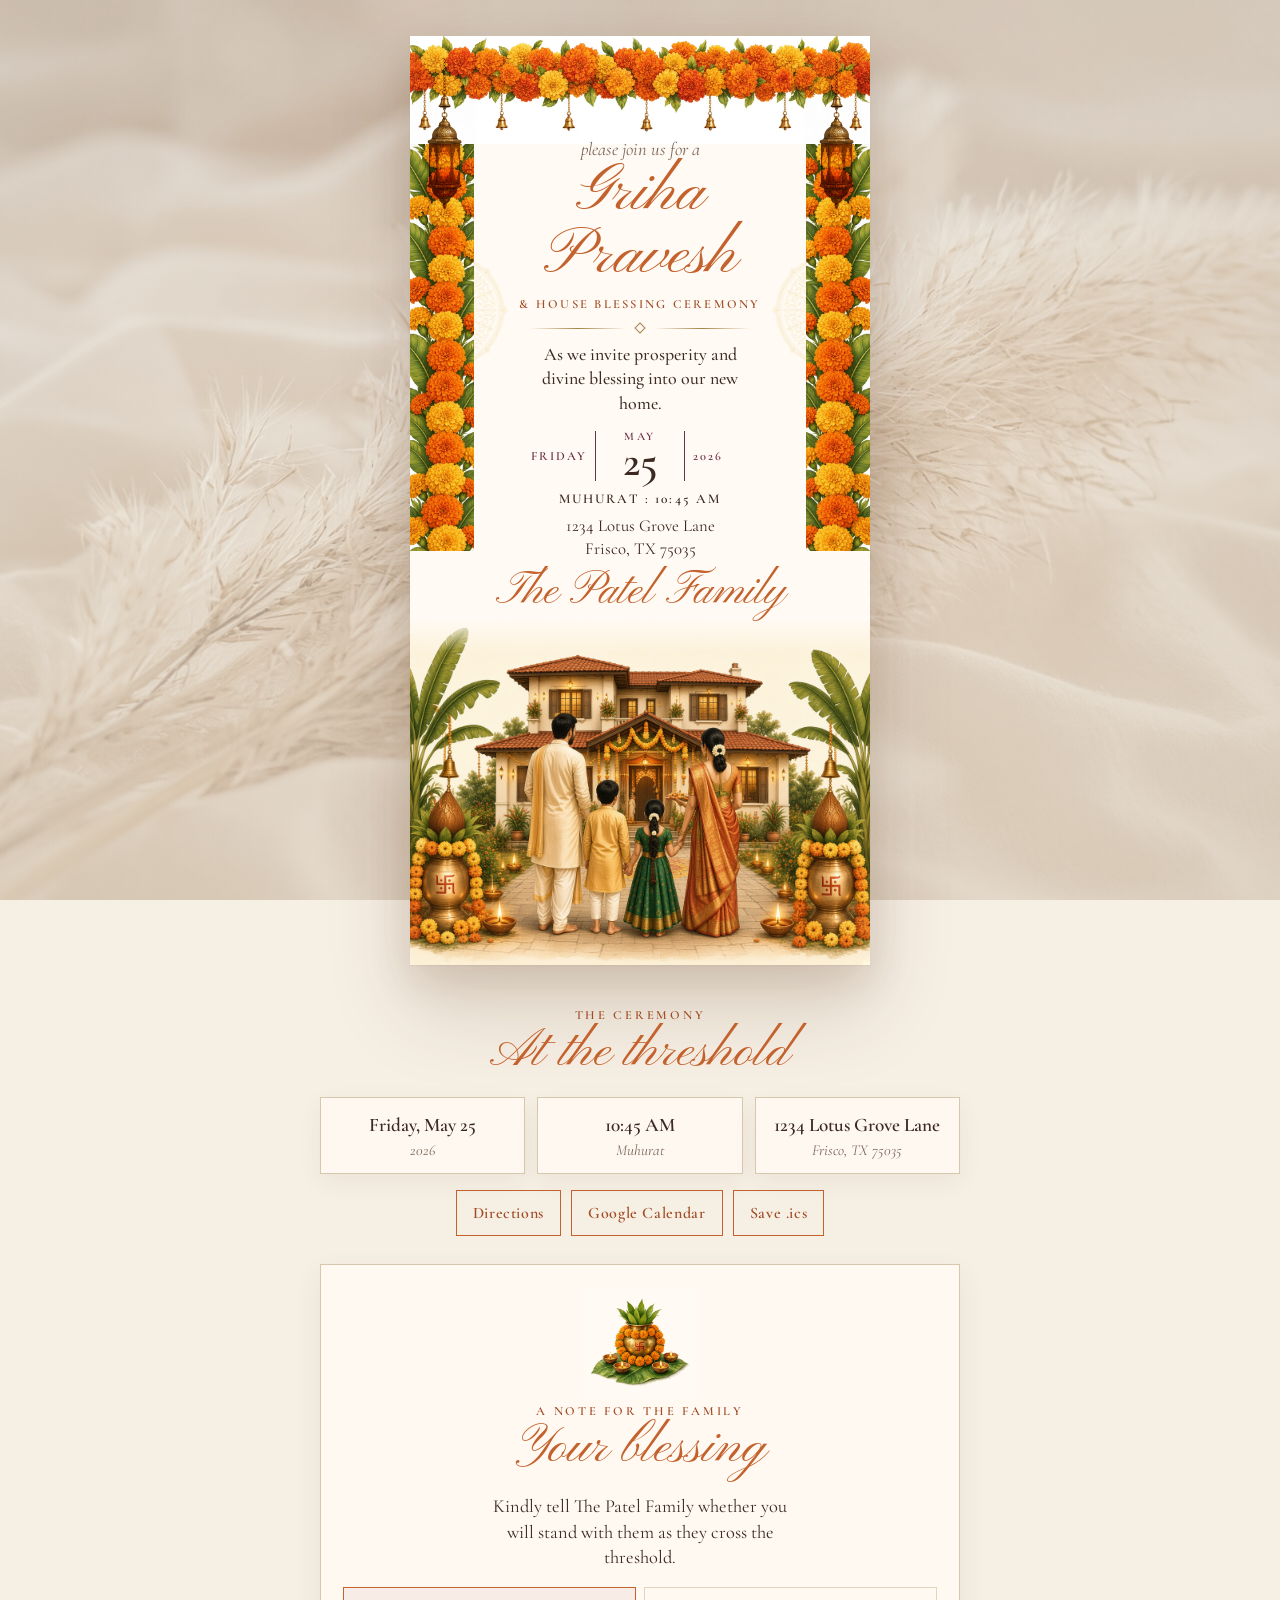
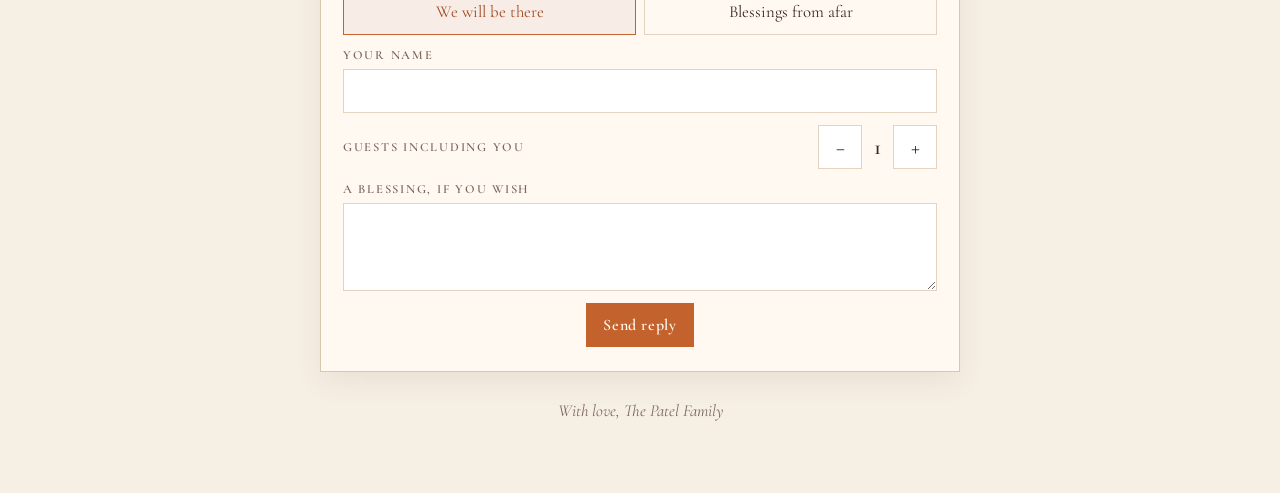
==== index.html @ 30e1a903 "chnage" ====
<!DOCTYPE html>
<html lang="en">
  <head>
    <meta charset="utf-8" />
    <meta name="viewport" content="width=device-width, initial-scale=1" />
    <title>Griha Pravesh · The Patel Family</title>
    <meta
      name="description"
      content="Please join the Patel family for Griha Pravesh, a house blessing ceremony on Friday, May 25, 2026 at 10:45 AM. 1234 Lotus Grove Lane, Frisco, Texas."
    />
    <meta name="theme-color" content="#F6EFE4" />
    <link rel="preconnect" href="https://fonts.googleapis.com" />
    <link rel="preconnect" href="https://fonts.gstatic.com" crossorigin />
    <link
      href="https://fonts.googleapis.com/css2?family=Cormorant+Garamond:ital,wght@0,400;0,500;0,600;0,700;1,400;1,500;1,600&family=Pinyon+Script&display=swap"
      rel="stylesheet"
    />
    <style>
      :root {
        --color-ivory: #f6efe4;
        --color-paper: #fffaf3;
        --color-ink: #3c2a22;
        --color-muted: #7d675b;
        --color-marigold: #c4622d;
        --color-saffron: #a24b24;
        --color-gold: #a68448;
        --color-maroon: #6d3040;
        --color-line: #e4d3c0;
        --font-script: "Pinyon Script", cursive;
        --font-serif: "Cormorant Garamond", Georgia, serif;
        --shadow-card:
          0 1px 1px rgba(90, 55, 25, 0.05), 0 16px 40px rgba(90, 50, 20, 0.14),
          0 42px 80px rgba(80, 45, 18, 0.16);
      }
      button:not(:disabled),
      [role="button"]:not(:disabled) {
        cursor: pointer;
      }
      html {
        scroll-behavior: smooth;
      }
      body {
        margin: 0;
        min-height: 100vh;
        color: var(--color-ink);
        font-family: var(--font-serif);
        background: var(--color-ivory);
      }
      @media (prefers-reduced-motion: reduce) {
        html {
          scroll-behavior: auto;
        }
        *,
        *::before,
        *::after {
          animation: none !important;
          transition: none !important;
        }
      }
      .stage {
        position: relative;
        min-height: 100vh;
        isolation: isolate;
      }
      .stage-bg {
        position: fixed;
        inset: 0;
        z-index: -2;
        background:
          linear-gradient(180deg, rgba(246, 239, 228, 0.42), rgba(243, 232, 216, 0.72)),
          url("art/pampas.jpg") center / cover no-repeat;
      }
      .stage-bg::after {
        content: "";
        position: absolute;
        inset: 0;
        background: radial-gradient(ellipse at center, transparent 40%, rgba(90, 60, 30, 0.08) 100%);
      }
      .wrap {
        width: min(880px, calc(100% - 32px));
        margin: 0 auto;
        padding: 36px 0 72px;
      }
      .card {
        position: relative;
        width: min(460px, 100%);
        margin: 0 auto;
        background: var(--color-paper);
        box-shadow: var(--shadow-card);
        isolation: isolate;
        overflow: hidden;
        animation: rise 900ms ease both;
      }
      @keyframes rise {
        from {
          opacity: 0;
          transform: translateY(16px);
        }
        to {
          opacity: 1;
          transform: none;
        }
      }
      .garland-top {
        position: relative;
        z-index: 4;
        height: 108px;
        overflow: hidden;
        pointer-events: none;
      }
      .garland-top img {
        width: 100%;
        height: 100%;
        object-fit: cover;
        object-position: center 46%;
        mix-blend-mode: multiply;
      }
      .side {
        position: absolute;
        top: 88px;
        height: 46%;
        width: 64px;
        z-index: 3;
        overflow: hidden;
        pointer-events: none;
      }
      .side img {
        position: absolute;
        top: 0;
        height: 100%;
        width: 180%;
        max-width: none;
        left: 50%;
        transform: translateX(-50%);
        object-fit: cover;
        object-position: center;
        mix-blend-mode: multiply;
      }
      .side-left {
        left: 0;
      }
      .side-right {
        right: 0;
      }
      .side-right img {
        transform: translateX(-50%) scaleX(-1);
      }
      .lantern {
        position: absolute;
        top: 22px;
        width: 64px;
        height: 168px;
        z-index: 5;
        object-fit: cover;
        object-position: center top;
        mix-blend-mode: multiply;
        pointer-events: none;
        animation: glow 3.6s ease-in-out infinite;
      }
      .lantern-left {
        left: 2px;
      }
      .lantern-right {
        right: 2px;
      }
      @keyframes glow {
        0%,
        100% {
          filter: brightness(1);
        }
        50% {
          filter: brightness(1.08);
        }
      }
      .copy {
        position: relative;
        z-index: 4;
        margin-top: -6px;
        padding: 0 76px 0;
        text-align: center;
      }
      .mandala {
        position: absolute;
        top: 210px;
        width: 132px;
        opacity: 0.42;
        mix-blend-mode: multiply;
        pointer-events: none;
        z-index: 1;
      }
      .mandala-left {
        left: -28px;
      }
      .mandala-right {
        right: -28px;
      }
      .kicker {
        margin: 0;
        font-style: italic;
        font-size: 1.15rem;
        color: var(--color-muted);
      }
      .title {
        margin: 2px 0 0;
        font-family: var(--font-script);
        font-weight: 400;
        font-size: 4.15rem;
        line-height: 0.95;
        color: var(--color-marigold);
      }
      .subtitle {
        margin: 8px 0 0;
        font-size: 0.78rem;
        font-weight: 600;
        letter-spacing: 0.18em;
        text-transform: uppercase;
        color: var(--color-saffron);
      }
      .flourish {
        display: flex;
        align-items: center;
        justify-content: center;
        gap: 10px;
        margin: 12px auto 10px;
        width: min(220px, 80%);
      }
      .flourish span {
        flex: 1;
        height: 1px;
        background: linear-gradient(90deg, transparent, var(--color-gold), transparent);
      }
      .flourish i {
        width: 6px;
        height: 6px;
        border: 1px solid var(--color-gold);
        transform: rotate(45deg);
      }
      .verse {
        margin: 0 auto;
        max-width: 26ch;
        font-size: 1.12rem;
        font-weight: 500;
        line-height: 1.35;
      }
      .datelock {
        display: grid;
        grid-template-columns: 1fr auto 1fr;
        align-items: center;
        gap: 8px;
        margin: 16px auto 4px;
        max-width: 280px;
      }
      .datelock-side {
        font-size: 0.78rem;
        font-weight: 600;
        letter-spacing: 0.16em;
        text-transform: uppercase;
        color: var(--color-maroon);
      }
      .datelock-side:first-child {
        text-align: right;
      }
      .datelock-side:last-child {
        text-align: left;
      }
      .datelock-mid {
        display: flex;
        flex-direction: column;
        align-items: center;
        min-width: 72px;
        padding: 0 8px;
        border-left: 1px solid var(--color-maroon);
        border-right: 1px solid var(--color-maroon);
      }
      .datelock-month {
        font-size: 0.72rem;
        font-weight: 600;
        letter-spacing: 0.22em;
        text-transform: uppercase;
        color: var(--color-maroon);
        line-height: 1;
      }
      .datelock-day {
        font-size: 2.7rem;
        font-weight: 600;
        line-height: 0.9;
      }
      .muhurat {
        margin: 10px 0 0;
        font-size: 0.84rem;
        font-weight: 600;
        letter-spacing: 0.16em;
        text-transform: uppercase;
      }
      .address {
        margin: 8px 0 0;
        font-size: 1.05rem;
        line-height: 1.35;
      }
      .family {
        margin: 10px 0 0;
        font-family: var(--font-script);
        font-size: 2.85rem;
        font-weight: 400;
        line-height: 1;
        color: var(--color-marigold);
      }
      .scene-wrap {
        position: relative;
        z-index: 4;
        margin-top: 4px;
        line-height: 0;
      }
      .scene-wrap img {
        width: 100%;
        height: auto;
        display: block;
        -webkit-mask-image: linear-gradient(to bottom, transparent 0%, #000 9%, #000 100%);
        mask-image: linear-gradient(to bottom, transparent 0%, #000 9%, #000 100%);
      }
      .gathering {
        width: min(640px, 100%);
        margin: 42px auto 0;
        animation: rise 900ms 120ms ease both;
      }
      .eyebrow {
        margin: 0;
        text-align: center;
        font-size: 0.78rem;
        font-weight: 600;
        letter-spacing: 0.22em;
        text-transform: uppercase;
        color: var(--color-saffron);
      }
      .script-h {
        margin: 2px 0 18px;
        text-align: center;
        font-family: var(--font-script);
        font-size: 3.4rem;
        font-weight: 400;
        line-height: 1;
        color: var(--color-marigold);
      }
      .facts {
        display: grid;
        grid-template-columns: repeat(3, 1fr);
        gap: 12px;
      }
      .fact {
        background: color-mix(in srgb, var(--color-paper) 88%, transparent);
        border: 1px solid color-mix(in srgb, var(--color-gold) 45%, white);
        padding: 16px 14px 14px;
        text-align: center;
        box-shadow: 0 8px 24px rgba(90, 50, 20, 0.06);
      }
      .fact b {
        display: block;
        font-size: 1.2rem;
        font-weight: 600;
        line-height: 1.2;
      }
      .fact span {
        display: block;
        margin-top: 4px;
        font-size: 0.95rem;
        font-style: italic;
        color: var(--color-muted);
      }
      .actions {
        display: flex;
        flex-wrap: wrap;
        justify-content: center;
        gap: 10px;
        margin: 16px 0 8px;
      }
      .btn {
        display: inline-flex;
        align-items: center;
        justify-content: center;
        gap: 8px;
        min-height: 44px;
        padding: 0 16px;
        border: 1px solid var(--color-marigold);
        background: transparent;
        color: var(--color-saffron);
        font-family: var(--font-serif);
        font-size: 1rem;
        font-weight: 600;
        letter-spacing: 0.04em;
        text-decoration: none;
      }
      .btn:hover {
        background: var(--color-marigold);
        color: var(--color-paper);
      }
      .btn svg {
        width: 16px;
        height: 16px;
      }
      .btn-solid {
        background: var(--color-marigold);
        color: var(--color-paper);
      }
      .btn-solid:hover {
        background: var(--color-saffron);
        color: var(--color-paper);
      }
      .rsvp {
        margin-top: 28px;
        background: color-mix(in srgb, var(--color-paper) 92%, transparent);
        border: 1px solid color-mix(in srgb, var(--color-gold) 45%, white);
        padding: 22px 22px 24px;
        box-shadow: 0 10px 28px rgba(90, 50, 20, 0.07);
        text-align: center;
      }
      .kalash {
        width: 112px;
        height: auto;
        margin: 0 auto 4px;
        mix-blend-mode: multiply;
        display: block;
      }
      .lead {
        margin: 0 auto 16px;
        max-width: 36ch;
        font-size: 1.15rem;
        line-height: 1.4;
      }
      .choice {
        display: grid;
        grid-template-columns: 1fr 1fr;
        gap: 8px;
        margin-bottom: 12px;
      }
      .choice button {
        min-height: 48px;
        border: 1px solid var(--color-line);
        background: transparent;
        color: var(--color-ink);
        font-family: var(--font-serif);
        font-size: 1.05rem;
        padding: 8px 10px;
      }
      .choice button[aria-pressed="true"] {
        border-color: var(--color-marigold);
        background: color-mix(in srgb, var(--color-marigold) 12%, white);
        color: var(--color-saffron);
      }
      .field {
        display: flex;
        flex-direction: column;
        gap: 6px;
        text-align: left;
        margin-bottom: 12px;
      }
      .field span,
      .stepper-label {
        font-size: 0.78rem;
        font-weight: 600;
        letter-spacing: 0.14em;
        text-transform: uppercase;
        color: var(--color-muted);
      }
      .field input,
      .field textarea {
        width: 100%;
        box-sizing: border-box;
        border: 1px solid var(--color-line);
        background: white;
        color: var(--color-ink);
        font-family: var(--font-serif);
        font-size: 1.15rem;
        padding: 10px 12px;
        outline: none;
      }
      .field textarea {
        min-height: 88px;
        resize: vertical;
      }
      .field input:focus,
      .field textarea:focus {
        border-color: var(--color-gold);
      }
      .stepper {
        display: flex;
        align-items: center;
        justify-content: space-between;
        gap: 12px;
        margin-bottom: 12px;
      }
      .stepper-controls {
        display: flex;
        align-items: center;
        gap: 8px;
      }
      .stepper-controls button {
        width: 44px;
        height: 44px;
        border: 1px solid var(--color-line);
        background: white;
        color: var(--color-ink);
        font-family: var(--font-serif);
        font-size: 1.4rem;
        line-height: 1;
      }
      .stepper-controls strong {
        min-width: 1.5ch;
        text-align: center;
        font-size: 1.35rem;
        font-weight: 600;
      }
      .form-error {
        margin: 0 0 10px;
        color: var(--color-maroon);
        font-style: italic;
      }
      .confirm {
        padding: 8px 8px 4px;
      }
      .confirm h3 {
        margin: 0;
        font-family: var(--font-script);
        font-size: 2.6rem;
        font-weight: 400;
        color: var(--color-marigold);
        line-height: 1;
      }
      .confirm p {
        margin: 8px auto 0;
        max-width: 36ch;
        font-size: 1.15rem;
        line-height: 1.45;
      }
      .meta {
        margin-top: 6px;
        font-style: italic;
        color: var(--color-muted);
      }
      .foot {
        margin: 28px 0 0;
        text-align: center;
        font-style: italic;
        color: var(--color-muted);
        font-size: 1.05rem;
      }
      [hidden] {
        display: none !important;
      }
      @media (max-width: 720px) {
        .wrap {
          width: min(100% - 20px, 880px);
          padding-top: 16px;
        }
        .facts {
          grid-template-columns: 1fr;
        }
        .copy {
          padding-left: 58px;
          padding-right: 58px;
        }
        .title {
          font-size: 3.15rem;
        }
        .family {
          font-size: 2.35rem;
        }
        .garland-top {
          height: 84px;
        }
        .lantern {
          width: 50px;
          height: 132px;
          top: 18px;
        }
        .side {
          width: 42px;
          top: 72px;
          height: 42%;
        }
        .mandala {
          width: 100px;
          top: 180px;
          opacity: 0.32;
        }
        .choice {
          grid-template-columns: 1fr;
        }
      }
      @media print {
        .stage-bg,
        .gathering {
          display: none;
        }
        .card {
          box-shadow: none;
          width: 100%;
        }
      }
    </style>
  </head>
  <body>
    <main class="stage">
      <div class="stage-bg" aria-hidden="true"></div>
      <div class="wrap">
        <article class="card" aria-label="Griha Pravesh invitation from the Patel family">
          <div class="garland-top"><img src="art/garland.jpg" alt="" /></div>
          <div class="side side-left" aria-hidden="true"><img src="art/side.jpg" alt="" /></div>
          <div class="side side-right" aria-hidden="true"><img src="art/side.jpg" alt="" /></div>
          <img class="lantern lantern-left" src="art/lantern.jpg" alt="" />
          <img class="lantern lantern-right" src="art/lantern.jpg" alt="" />
          <img class="mandala mandala-left" src="art/mandala.jpg" alt="" />
          <img class="mandala mandala-right" src="art/mandala.jpg" alt="" />
          <div class="copy">
            <p class="kicker">please join us for a</p>
            <h1 class="title">Griha Pravesh</h1>
            <p class="subtitle">& House Blessing Ceremony</p>
            <div class="flourish" aria-hidden="true"><span></span><i></i><span></span></div>
            <p class="verse">As we invite prosperity and divine blessing into our new home.</p>
            <div class="datelock">
              <div class="datelock-side">Friday</div>
              <div class="datelock-mid">
                <div class="datelock-month">May</div>
                <div class="datelock-day">25</div>
              </div>
              <div class="datelock-side">2026</div>
            </div>
            <p class="muhurat">Muhurat : 10:45 AM</p>
            <p class="address">1234 Lotus Grove Lane<br />Frisco, TX 75035</p>
            <p class="family">The Patel Family</p>
          </div>
          <div class="scene-wrap">
            <img src="art/scene.jpg" alt="The Patel family walking toward their marigold-draped new home" />
          </div>
        </article>

        <section class="gathering" aria-labelledby="gathering-title">
          <p class="eyebrow">The ceremony</p>
          <h2 class="script-h" id="gathering-title">At the threshold</h2>
          <div class="facts">
            <div class="fact"><b>Friday, May 25</b><span>2026</span></div>
            <div class="fact"><b>10:45 AM</b><span>Muhurat</span></div>
            <div class="fact"><b>1234 Lotus Grove Lane</b><span>Frisco, TX 75035</span></div>
          </div>
          <div class="actions">
            <a class="btn" href="https://www.google.com/maps/search/?api=1&query=1234%20Lotus%20Grove%20Lane%2C%20Frisco%2C%20TX%2075035" target="_blank" rel="noreferrer">Directions</a>
            <a class="btn" id="gcal" target="_blank" rel="noreferrer">Google Calendar</a>
            <button class="btn" type="button" id="ics">Save .ics</button>
          </div>
          <div class="rsvp">
            <img class="kalash" src="art/kalash.jpg" alt="" />
            <p class="eyebrow">A note for the family</p>
            <h2 class="script-h">Your blessing</h2>
            <form id="form">
              <p class="lead">Kindly tell The Patel Family whether you will stand with them as they cross the threshold.</p>
              <div class="choice" role="group" aria-label="Will you attend">
                <button type="button" id="coming-yes" aria-pressed="true">We will be there</button>
                <button type="button" id="coming-afar" aria-pressed="false">Blessings from afar</button>
              </div>
              <label class="field"><span>Your name</span><input id="name" autocomplete="name" maxlength="80" /></label>
              <div class="stepper" id="stepper">
                <span class="stepper-label">Guests including you</span>
                <div class="stepper-controls">
                  <button type="button" id="fewer" aria-label="Fewer guests">−</button>
                  <strong id="guest-count">1</strong>
                  <button type="button" id="more" aria-label="More guests">+</button>
                </div>
              </div>
              <label class="field"><span>A blessing, if you wish</span><textarea id="note" maxlength="400"></textarea></label>
              <p class="form-error" id="error" hidden>Please share your name.</p>
              <button class="btn btn-solid" type="submit" id="submit">Send reply</button>
            </form>
            <div class="confirm" id="confirm" hidden>
              <h3 id="confirm-title">We will look for you</h3>
              <p id="confirm-body"></p>
              <p class="meta" id="confirm-note" hidden></p>
              <p class="meta">Saved on this device only.</p>
              <div class="actions"><button class="btn" type="button" id="edit">Edit reply</button></div>
            </div>
          </div>
          <p class="foot">With love, The Patel Family</p>
        </section>
      </div>
    </main>
    <script>
      const KEY = "griha-pravesh-patel-reply";
      const gcal = document.getElementById("gcal");
      gcal.href =
        "https://calendar.google.com/calendar/render?action=TEMPLATE&text=" +
        encodeURIComponent("Griha Pravesh — The Patel Family") +
        "&dates=20260525T154500Z/20260525T174500Z&details=" +
        encodeURIComponent("House blessing ceremony. Muhurat 10:45 AM.") +
        "&location=" +
        encodeURIComponent("1234 Lotus Grove Lane, Frisco, TX 75035");

      document.getElementById("ics").addEventListener("click", function () {
        const ics = [
          "BEGIN:VCALENDAR",
          "VERSION:2.0",
          "PRODID:-//Patel Family//Griha Pravesh//EN",
          "BEGIN:VEVENT",
          "UID:griha-pravesh-patel-20260525@invitation",
          "DTSTAMP:20260525T154500Z",
          "DTSTART:20260525T154500Z",
          "DTEND:20260525T174500Z",
          "SUMMARY:Griha Pravesh — The Patel Family",
          "DESCRIPTION:House blessing ceremony. Muhurat 10:45 AM.",
          "LOCATION:1234 Lotus Grove Lane\\, Frisco\\, TX 75035",
          "END:VEVENT",
          "END:VCALENDAR",
        ].join("\r\n");
        const a = document.createElement("a");
        a.href = URL.createObjectURL(new Blob([ics], { type: "text/calendar" }));
        a.download = "griha-pravesh-patel-family.ics";
        a.click();
        URL.revokeObjectURL(a.href);
      });

      const yesBtn = document.getElementById("coming-yes");
      const afarBtn = document.getElementById("coming-afar");
      const stepper = document.getElementById("stepper");
      const countEl = document.getElementById("guest-count");
      const nameEl = document.getElementById("name");
      const noteEl = document.getElementById("note");
      const form = document.getElementById("form");
      const confirm = document.getElementById("confirm");
      const error = document.getElementById("error");
      const submit = document.getElementById("submit");
      let coming = "yes";
      let guests = 1;
      let saved = null;

      function setComing(value) {
        coming = value;
        yesBtn.setAttribute("aria-pressed", String(value === "yes"));
        afarBtn.setAttribute("aria-pressed", String(value === "afar"));
        stepper.hidden = value !== "yes";
      }
      yesBtn.addEventListener("click", function () { setComing("yes"); });
      afarBtn.addEventListener("click", function () { setComing("afar"); });
      document.getElementById("fewer").addEventListener("click", function () {
        guests = Math.max(1, guests - 1);
        countEl.textContent = String(guests);
      });
      document.getElementById("more").addEventListener("click", function () {
        guests = Math.min(12, guests + 1);
        countEl.textContent = String(guests);
      });

      function showSaved(reply) {
        saved = reply;
        document.getElementById("confirm-title").textContent =
          reply.coming === "yes" ? "We will look for you" : "Your blessing is kept";
        const extra = reply.guests - 1;
        document.getElementById("confirm-body").textContent =
          reply.coming === "yes"
            ? reply.name + ", the door will be open for " + (reply.guests === 1 ? "you" : "you and " + extra + (extra === 1 ? " guest" : " guests")) + "."
            : reply.name + ", the Patel family will carry your wishes across the threshold.";
        const note = document.getElementById("confirm-note");
        if (reply.note) {
          note.hidden = false;
          note.textContent = "“" + reply.note + "”";
        } else {
          note.hidden = true;
        }
        form.hidden = true;
        confirm.hidden = false;
      }

      function showForm() {
        form.hidden = false;
        confirm.hidden = true;
        submit.textContent = saved ? "Update reply" : "Send reply";
        if (saved) {
          nameEl.value = saved.name;
          noteEl.value = saved.note;
          guests = saved.coming === "yes" ? Math.max(1, saved.guests) : 1;
          countEl.textContent = String(guests);
          setComing(saved.coming);
        }
      }

      form.addEventListener("submit", function (event) {
        event.preventDefault();
        const name = nameEl.value.trim();
        if (!name) {
          error.hidden = false;
          nameEl.focus();
          return;
        }
        error.hidden = true;
        const reply = {
          name: name,
          guests: coming === "yes" ? guests : 0,
          coming: coming,
          note: noteEl.value.trim(),
          at: new Date().toISOString(),
        };
        localStorage.setItem(KEY, JSON.stringify(reply));
        showSaved(reply);
      });
      document.getElementById("edit").addEventListener("click", showForm);

      try {
        const raw = localStorage.getItem(KEY);
        if (raw) {
          const reply = JSON.parse(raw);
          if (reply && typeof reply.name === "string") showSaved(reply);
        }
      } catch (err) {}
    </script>
  </body>
</html>
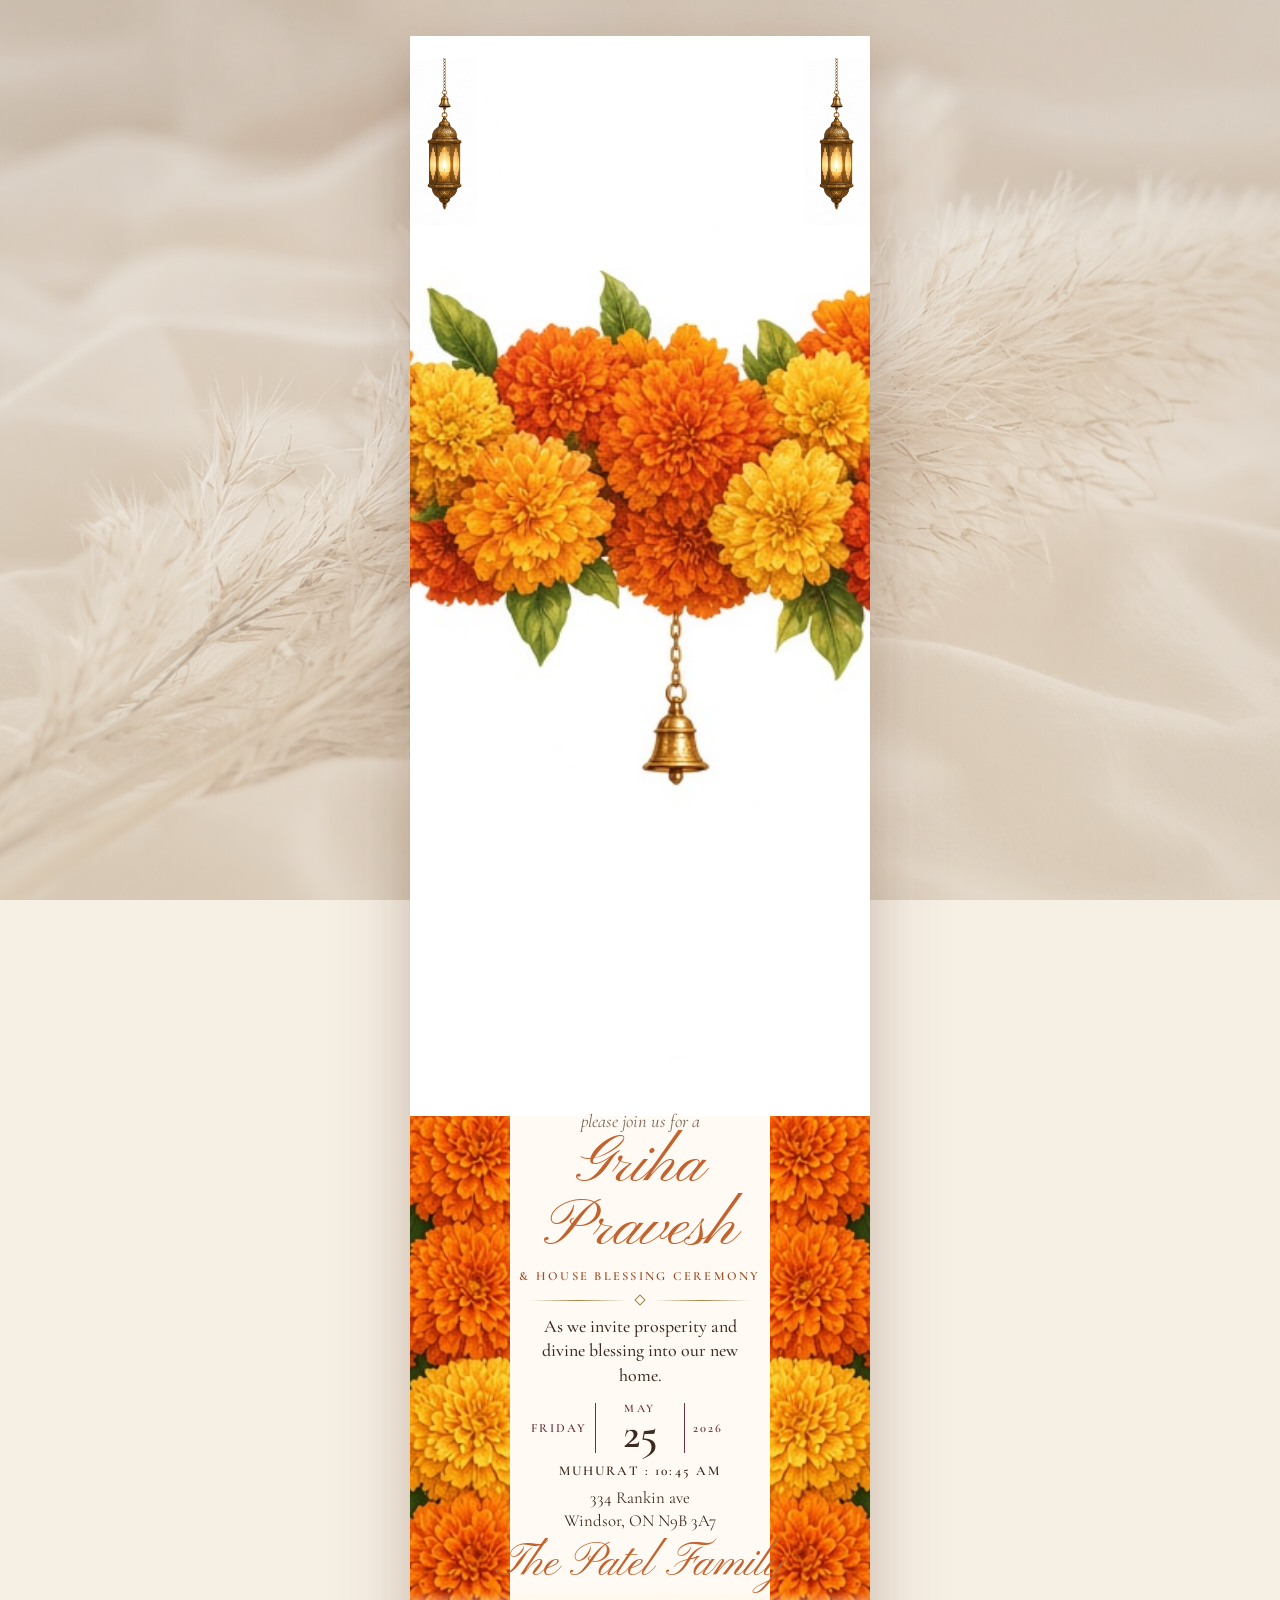
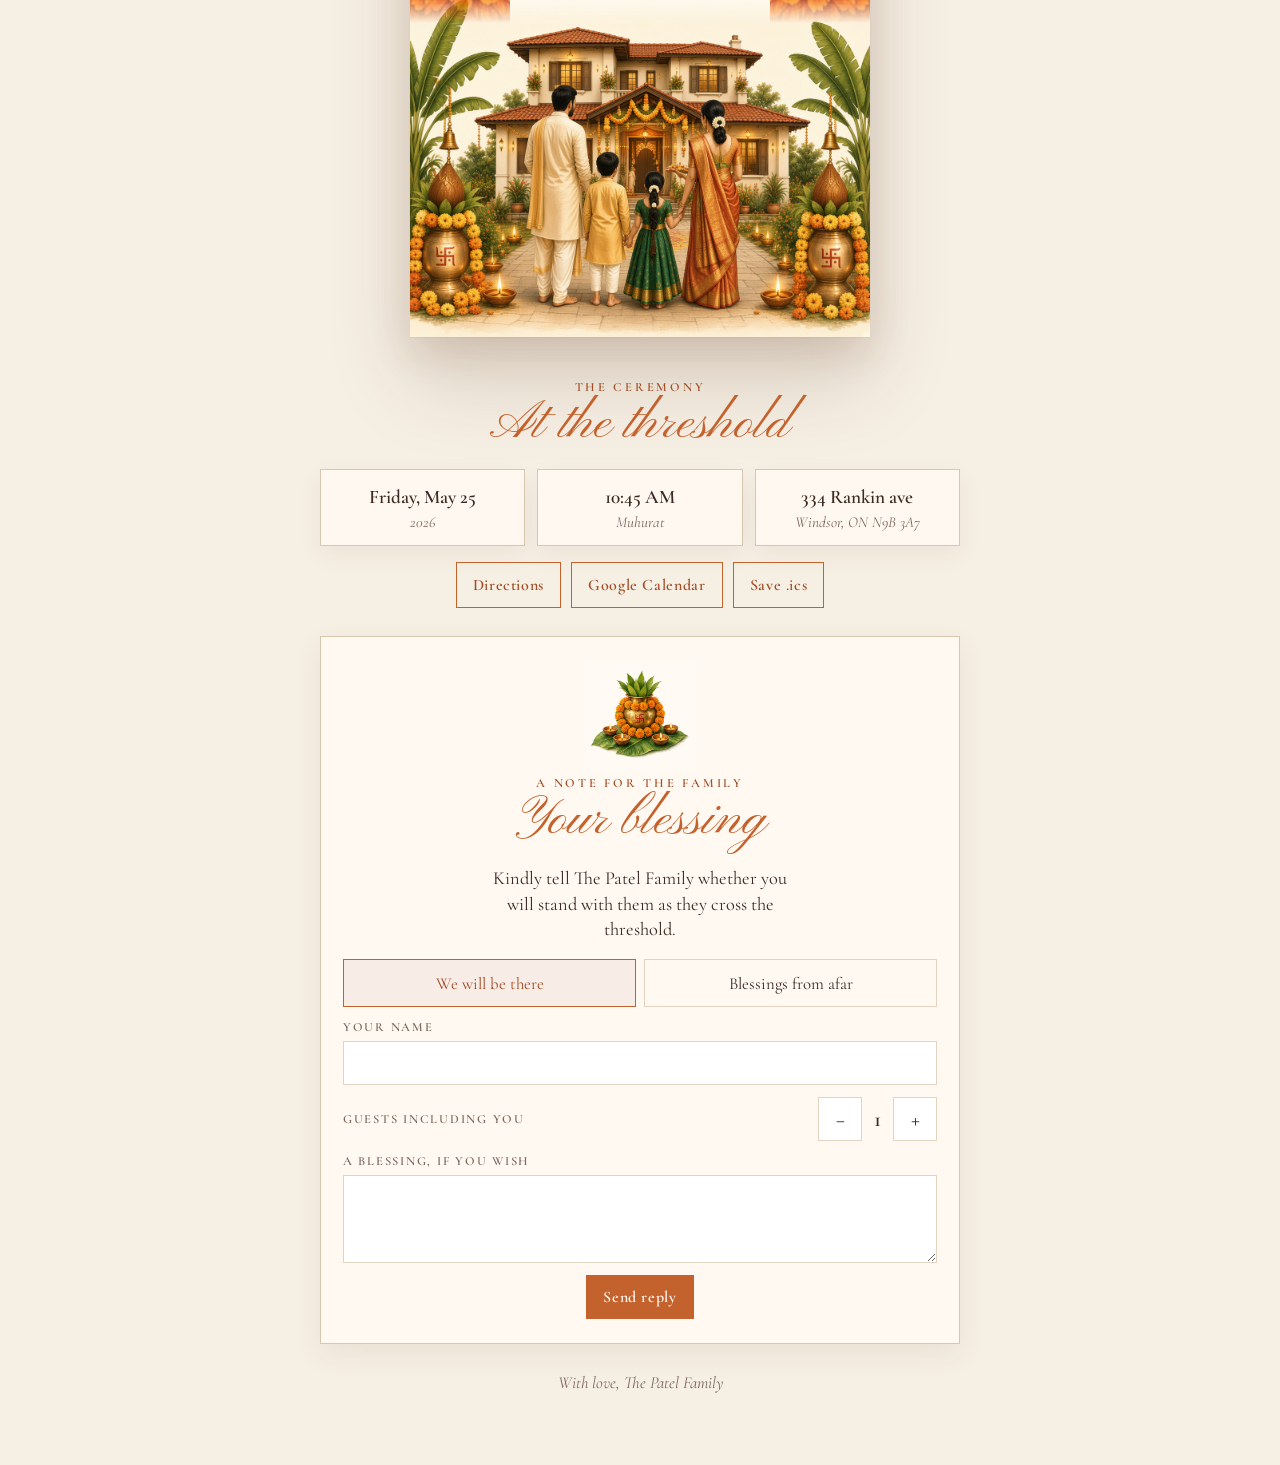
==== commit ca4f86ac: "Modify event address and adjust layout styles Updated event details including address and dimensions" ====
--- a/index.html
+++ b/index.html
@@ -6,7 +6,7 @@
     <title>Griha Pravesh · The Patel Family</title>
     <meta
       name="description"
-      content="Please join the Patel family for Griha Pravesh, a house blessing ceremony on Friday, May 25, 2026 at 10:45 AM. 1234 Lotus Grove Lane, Frisco, Texas."
+      content="Please join the Patel family for Griha Pravesh, a house blessing ceremony on Friday, May 25, 2026 at 10:45 AM. 334 rankin ave windsor ON Canada."
     />
     <meta name="theme-color" content="#F6EFE4" />
     <link rel="preconnect" href="https://fonts.googleapis.com" />
@@ -104,7 +104,7 @@
       .garland-top {
         position: relative;
         z-index: 4;
-        height: 108px;
+        height: 1080px;
         overflow: hidden;
         pointer-events: none;
       }
@@ -118,8 +118,8 @@
       .side {
         position: absolute;
         top: 88px;
-        height: 46%;
-        width: 64px;
+        height: 100%;
+        width: 100px;
         z-index: 3;
         overflow: hidden;
         pointer-events: none;
@@ -183,7 +183,7 @@
         position: absolute;
         top: 210px;
         width: 132px;
-        opacity: 0.42;
+        opacity: 0.82;
         mix-blend-mode: multiply;
         pointer-events: none;
         z-index: 1;
@@ -625,7 +625,7 @@
               <div class="datelock-side">2026</div>
             </div>
             <p class="muhurat">Muhurat : 10:45 AM</p>
-            <p class="address">1234 Lotus Grove Lane<br />Frisco, TX 75035</p>
+            <p class="address">334 Rankin ave <br />Windsor, ON N9B 3A7</p>
             <p class="family">The Patel Family</p>
           </div>
           <div class="scene-wrap">
@@ -639,10 +639,10 @@
           <div class="facts">
             <div class="fact"><b>Friday, May 25</b><span>2026</span></div>
             <div class="fact"><b>10:45 AM</b><span>Muhurat</span></div>
-            <div class="fact"><b>1234 Lotus Grove Lane</b><span>Frisco, TX 75035</span></div>
+            <div class="fact"><b>334 Rankin ave </b><span>Windsor, ON N9B 3A7</span></div>
           </div>
           <div class="actions">
-            <a class="btn" href="https://www.google.com/maps/search/?api=1&query=1234%20Lotus%20Grove%20Lane%2C%20Frisco%2C%20TX%2075035" target="_blank" rel="noreferrer">Directions</a>
+            <a class="btn" href="https://www.google.com/maps/search/?api=1&query=1234%20Lotus%20Grove%20Lane%2C%20Windsor%2C%20ON%20N9B 3A7" target="_blank" rel="noreferrer">Directions</a>
             <a class="btn" id="gcal" target="_blank" rel="noreferrer">Google Calendar</a>
             <button class="btn" type="button" id="ics">Save .ics</button>
           </div>
@@ -690,7 +690,7 @@
         "&dates=20260525T154500Z/20260525T174500Z&details=" +
         encodeURIComponent("House blessing ceremony. Muhurat 10:45 AM.") +
         "&location=" +
-        encodeURIComponent("1234 Lotus Grove Lane, Frisco, TX 75035");
+        encodeURIComponent("334 Rankin ave , Windsor, ON N9B 3A7");
 
       document.getElementById("ics").addEventListener("click", function () {
         const ics = [
@@ -704,7 +704,7 @@
           "DTEND:20260525T174500Z",
           "SUMMARY:Griha Pravesh — The Patel Family",
           "DESCRIPTION:House blessing ceremony. Muhurat 10:45 AM.",
-          "LOCATION:1234 Lotus Grove Lane\\, Frisco\\, TX 75035",
+          "LOCATION:334 rankin ave \\, Windsor\\, ON N9B 3A7",
           "END:VEVENT",
           "END:VCALENDAR",
         ].join("\r\n");
@@ -741,7 +741,7 @@
         guests = Math.max(1, guests - 1);
         countEl.textContent = String(guests);
       });
-      document.getElementById("more").addEventListener("click", function () {
+      document.getElementById("more").addEventListener("Aclick", function () {
         guests = Math.min(12, guests + 1);
         countEl.textContent = String(guests);
       });
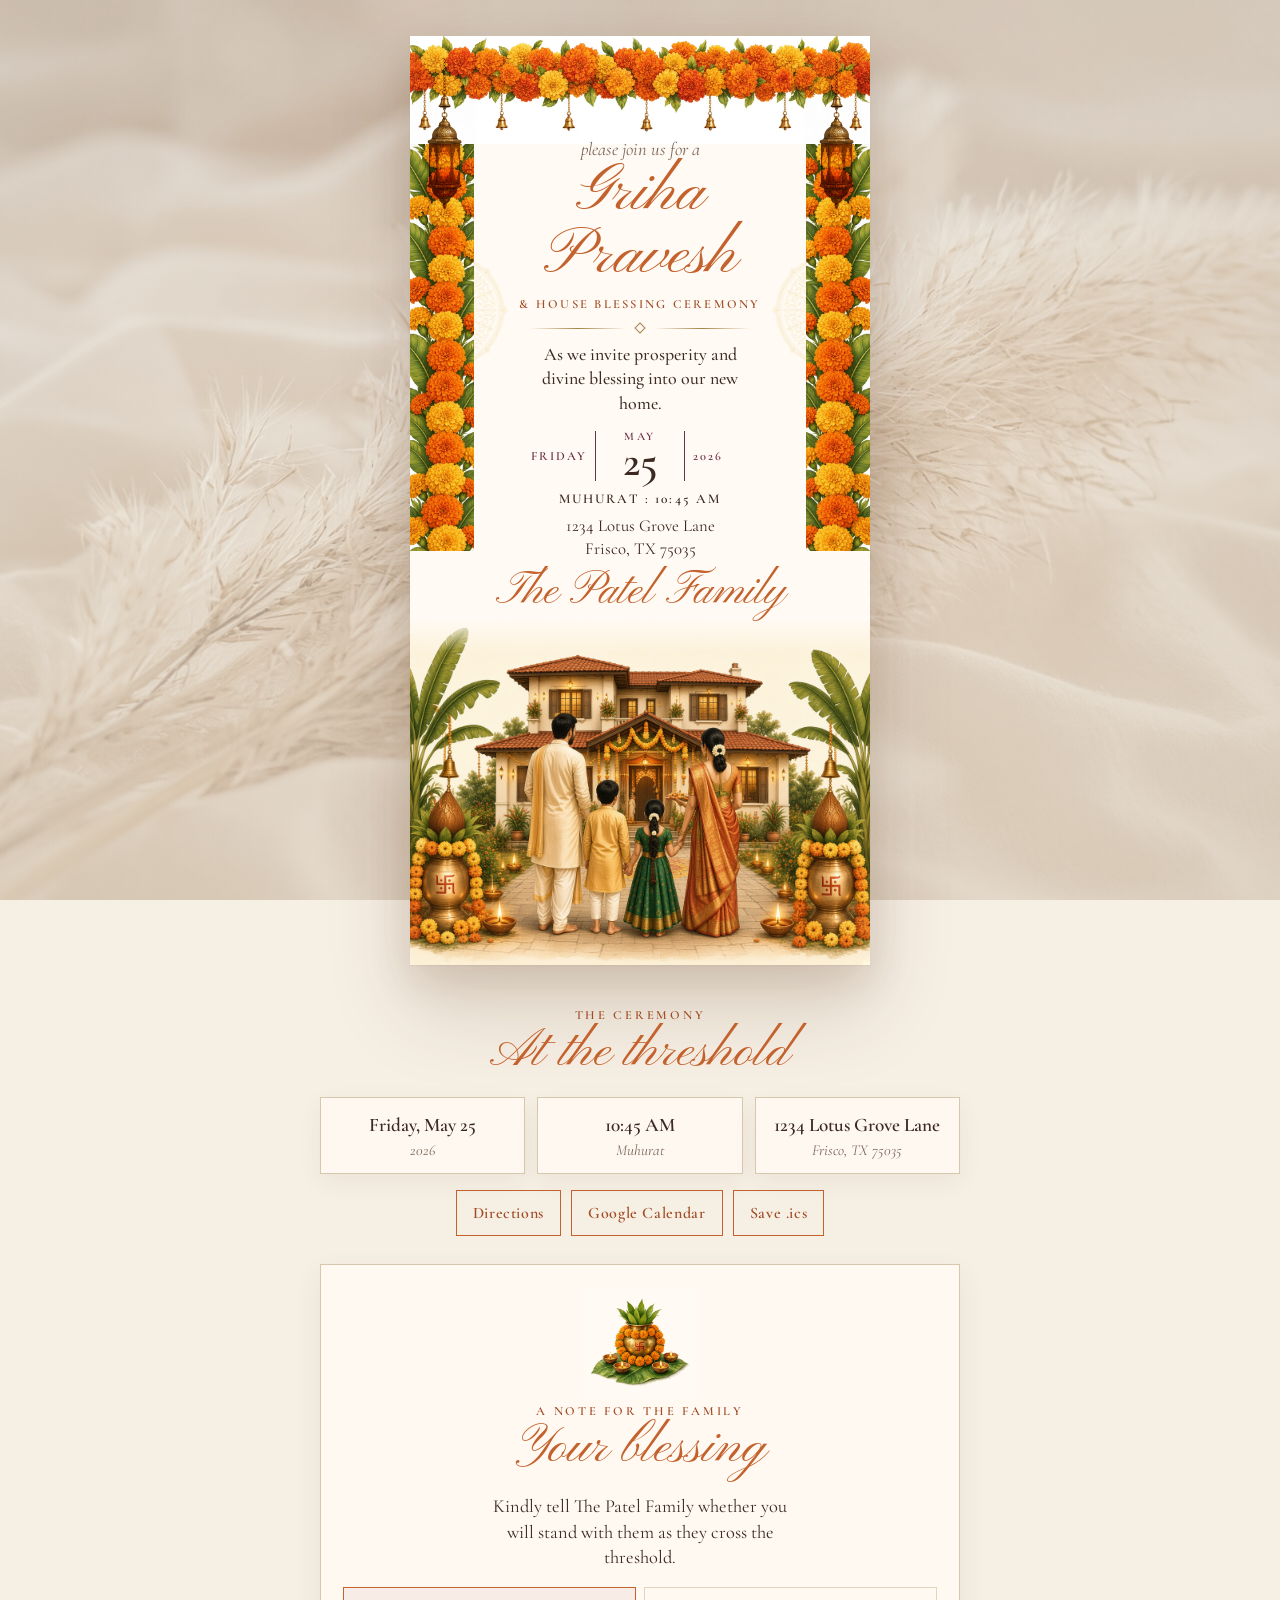
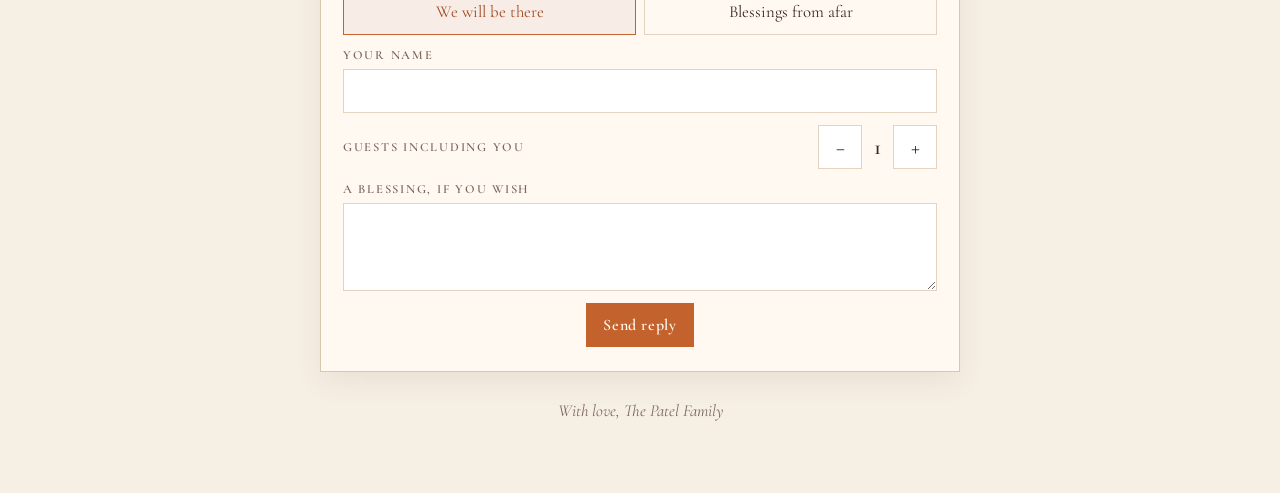
==== commit ba41f656: "structure change" ====
--- a/index.html
+++ b/index.html
@@ -6,7 +6,7 @@
     <title>Griha Pravesh · The Patel Family</title>
     <meta
       name="description"
-      content="Please join the Patel family for Griha Pravesh, a house blessing ceremony on Friday, May 25, 2026 at 10:45 AM. 334 rankin ave windsor ON Canada."
+      content="Please join the Patel family for Griha Pravesh, a house blessing ceremony on Friday, May 25, 2026 at 10:45 AM. 1234 Lotus Grove Lane, Frisco, Texas."
     />
     <meta name="theme-color" content="#F6EFE4" />
     <link rel="preconnect" href="https://fonts.googleapis.com" />
@@ -104,7 +104,7 @@
       .garland-top {
         position: relative;
         z-index: 4;
-        height: 1080px;
+        height: 108px;
         overflow: hidden;
         pointer-events: none;
       }
@@ -118,8 +118,8 @@
       .side {
         position: absolute;
         top: 88px;
-        height: 100%;
-        width: 100px;
+        height: 46%;
+        width: 64px;
         z-index: 3;
         overflow: hidden;
         pointer-events: none;
@@ -183,7 +183,7 @@
         position: absolute;
         top: 210px;
         width: 132px;
-        opacity: 0.82;
+        opacity: 0.42;
         mix-blend-mode: multiply;
         pointer-events: none;
         z-index: 1;
@@ -625,7 +625,7 @@
               <div class="datelock-side">2026</div>
             </div>
             <p class="muhurat">Muhurat : 10:45 AM</p>
-            <p class="address">334 Rankin ave <br />Windsor, ON N9B 3A7</p>
+            <p class="address">1234 Lotus Grove Lane<br />Frisco, TX 75035</p>
             <p class="family">The Patel Family</p>
           </div>
           <div class="scene-wrap">
@@ -639,10 +639,10 @@
           <div class="facts">
             <div class="fact"><b>Friday, May 25</b><span>2026</span></div>
             <div class="fact"><b>10:45 AM</b><span>Muhurat</span></div>
-            <div class="fact"><b>334 Rankin ave </b><span>Windsor, ON N9B 3A7</span></div>
+            <div class="fact"><b>1234 Lotus Grove Lane</b><span>Frisco, TX 75035</span></div>
           </div>
           <div class="actions">
-            <a class="btn" href="https://www.google.com/maps/search/?api=1&query=1234%20Lotus%20Grove%20Lane%2C%20Windsor%2C%20ON%20N9B 3A7" target="_blank" rel="noreferrer">Directions</a>
+            <a class="btn" href="https://www.google.com/maps/search/?api=1&query=1234%20Lotus%20Grove%20Lane%2C%20Frisco%2C%20TX%2075035" target="_blank" rel="noreferrer">Directions</a>
             <a class="btn" id="gcal" target="_blank" rel="noreferrer">Google Calendar</a>
             <button class="btn" type="button" id="ics">Save .ics</button>
           </div>
@@ -673,7 +673,7 @@
               <h3 id="confirm-title">We will look for you</h3>
               <p id="confirm-body"></p>
               <p class="meta" id="confirm-note" hidden></p>
-              <p class="meta">Saved on this device only.</p>
+              <p class="meta" id="confirm-where">Saved on this device only.</p>
               <div class="actions"><button class="btn" type="button" id="edit">Edit reply</button></div>
             </div>
           </div>
@@ -683,6 +683,8 @@
     </main>
     <script>
       const KEY = "griha-pravesh-patel-reply";
+      // Paste your Google Apps Script URL here. It must end with /exec. Leave "" until that script is deployed.
+      const SHEET_URL = "";
       const gcal = document.getElementById("gcal");
       gcal.href =
         "https://calendar.google.com/calendar/render?action=TEMPLATE&text=" +
@@ -690,7 +692,7 @@
         "&dates=20260525T154500Z/20260525T174500Z&details=" +
         encodeURIComponent("House blessing ceremony. Muhurat 10:45 AM.") +
         "&location=" +
-        encodeURIComponent("334 Rankin ave , Windsor, ON N9B 3A7");
+        encodeURIComponent("1234 Lotus Grove Lane, Frisco, TX 75035");
 
       document.getElementById("ics").addEventListener("click", function () {
         const ics = [
@@ -704,7 +706,7 @@
           "DTEND:20260525T174500Z",
           "SUMMARY:Griha Pravesh — The Patel Family",
           "DESCRIPTION:House blessing ceremony. Muhurat 10:45 AM.",
-          "LOCATION:334 rankin ave \\, Windsor\\, ON N9B 3A7",
+          "LOCATION:1234 Lotus Grove Lane\\, Frisco\\, TX 75035",
           "END:VEVENT",
           "END:VCALENDAR",
         ].join("\r\n");
@@ -741,7 +743,7 @@
         guests = Math.max(1, guests - 1);
         countEl.textContent = String(guests);
       });
-      document.getElementById("more").addEventListener("Aclick", function () {
+      document.getElementById("more").addEventListener("click", function () {
         guests = Math.min(12, guests + 1);
         countEl.textContent = String(guests);
       });
@@ -764,6 +766,9 @@
         }
         form.hidden = true;
         confirm.hidden = false;
+        document.getElementById("confirm-where").textContent = reply.sent
+          ? "The Patel family has your reply."
+          : "Saved on this device only.";
       }
 
       function showForm() {
@@ -779,11 +784,12 @@
         }
       }
 
-      form.addEventListener("submit", function (event) {
+      form.addEventListener("submit", async function (event) {
         event.preventDefault();
         const name = nameEl.value.trim();
         if (!name) {
           error.hidden = false;
+          error.textContent = "Please share your name.";
           nameEl.focus();
           return;
         }
@@ -794,9 +800,30 @@
           coming: coming,
           note: noteEl.value.trim(),
           at: new Date().toISOString(),
+          sent: false,
         };
+        submit.disabled = true;
+        submit.textContent = "Sending…";
+        if (SHEET_URL) {
+          try {
+            await fetch(SHEET_URL, {
+              method: "POST",
+              mode: "no-cors",
+              headers: { "Content-Type": "text/plain;charset=utf-8" },
+              body: JSON.stringify(reply),
+            });
+            reply.sent = true;
+          } catch (err) {
+            error.hidden = false;
+            error.textContent = "We could not send that. Please try again.";
+            submit.disabled = false;
+            submit.textContent = saved ? "Update reply" : "Send reply";
+            return;
+          }
+        }
         localStorage.setItem(KEY, JSON.stringify(reply));
         showSaved(reply);
+        submit.disabled = false;
       });
       document.getElementById("edit").addEventListener("click", showForm);
 
